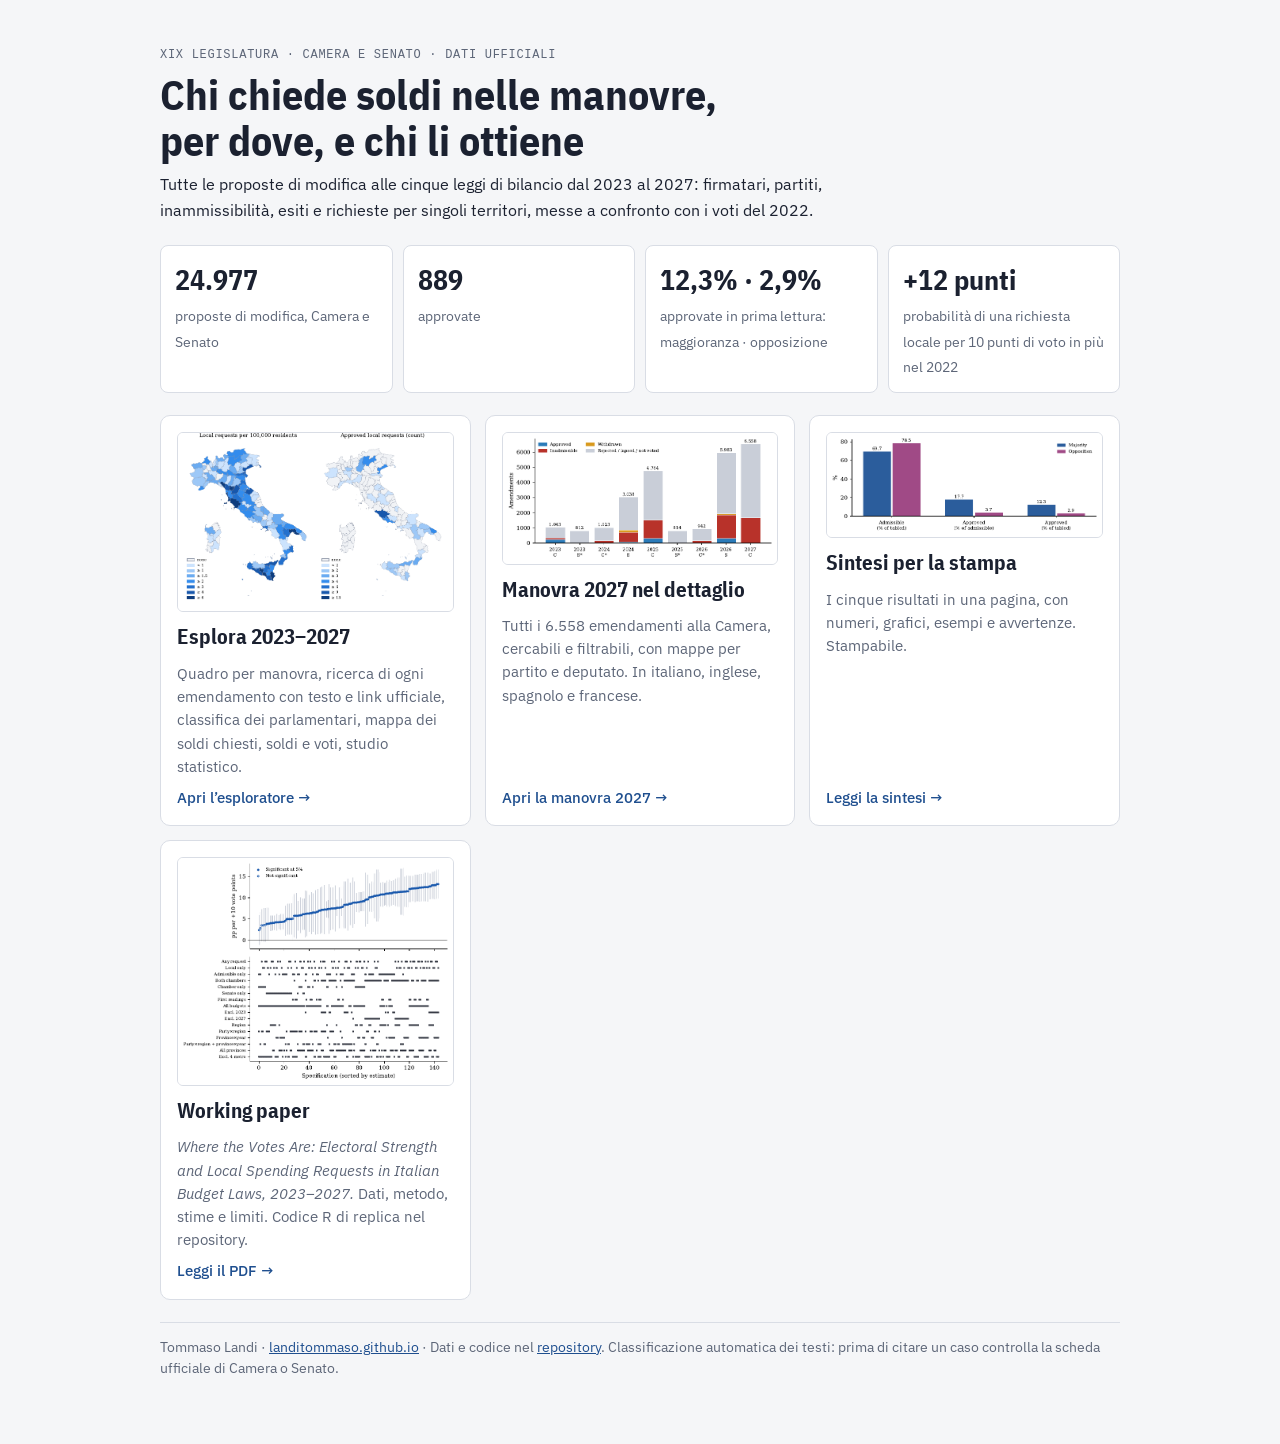
==== docs/index.html @ 1bf3f375 "Dati, codice R di replica, working paper v2 ed esploratori interattivi Co-Authored-By: Claude Opus 5" ====
<!doctype html>
<html lang="it">
<head>
<meta charset="utf-8">
<meta name="viewport" content="width=device-width,initial-scale=1">
<title>Manovre ed emendamenti 2023–2027</title>
<meta name="description" content="Tutti gli emendamenti alle leggi di bilancio della XIX legislatura, Camera e Senato: dati, mappe, working paper e codice di replica.">
<link rel="stylesheet" href="https://fonts.googleapis.com/css2?family=IBM+Plex+Sans+Condensed:wght@600;700&family=IBM+Plex+Sans:wght@400;500&display=swap">
<link rel="stylesheet" href="_style.css">
</head>
<body>
<main>
  <header>
    <span class="eyebrow">XIX legislatura · Camera e Senato · dati ufficiali</span>
    <h1>Chi chiede soldi nelle manovre, per dove, e chi li ottiene</h1>
    <p>Tutte le proposte di modifica alle cinque leggi di bilancio dal 2023 al 2027: firmatari, partiti, inammissibilità, esiti e richieste per singoli territori, messe a confronto con i voti del 2022.</p>
  </header>
  <section class="stats" aria-label="Numeri chiave">
    <div class="stat"><b>24.977</b><span>proposte di modifica, Camera e Senato</span></div>
    <div class="stat"><b>889</b><span>approvate</span></div>
    <div class="stat"><b>12,3% · 2,9%</b><span>approvate in prima lettura: maggioranza · opposizione</span></div>
    <div class="stat"><b>+12 punti</b><span>probabilità di una richiesta locale per 10 punti di voto in più nel 2022</span></div>
  </section>
  <section class="cards">
    <a class="card" href="legislatura/"><img src="img/fig4_map.png" alt="Mappe delle richieste locali e delle richieste approvate per provincia" loading="lazy"><h2>Esplora 2023–2027</h2><p>Quadro per manovra, ricerca di ogni emendamento con testo e link ufficiale, classifica dei parlamentari, mappa dei soldi chiesti, soldi e voti, studio statistico.</p><span class="go">Apri l’esploratore →</span></a>
    <a class="card" href="manovra-2027/"><img src="img/fig1_counts.png" alt="Proposte per manovra, ramo ed esito" loading="lazy"><h2>Manovra 2027 nel dettaglio</h2><p>Tutti i 6.558 emendamenti alla Camera, cercabili e filtrabili, con mappe per partito e deputato. In italiano, inglese, spagnolo e francese.</p><span class="go">Apri la manovra 2027 →</span></a>
    <a class="card" href="sintesi/"><img src="img/fig8_stages.png" alt="Ammissibilità e approvazione per schieramento" loading="lazy"><h2>Sintesi per la stampa</h2><p>I cinque risultati in una pagina, con numeri, grafici, esempi e avvertenze. Stampabile.</p><span class="go">Leggi la sintesi →</span></a>
    <a class="card" href="https://github.com/LandiTommaso/manovre-emendamenti/raw/main/paper/landi_budget_amendments_wp.pdf"><img src="img/fig6_spec.png" alt="Curva delle specificazioni" loading="lazy"><h2>Working paper</h2><p><em>Where the Votes Are: Electoral Strength and Local Spending Requests in Italian Budget Laws, 2023–2027.</em> Dati, metodo, stime e limiti. Codice R di replica nel repository.</p><span class="go">Leggi il PDF →</span></a>
  </section>
  <footer>Tommaso Landi · <a href="https://landitommaso.github.io/">landitommaso.github.io</a> · Dati e codice nel <a href="https://github.com/LandiTommaso/manovre-emendamenti">repository</a>. Classificazione automatica dei testi: prima di citare un caso controlla la scheda ufficiale di Camera o Senato.</footer>
</main>
</body>
</html>
---- docs/_style.css ----
:root{--bg:#f5f6f8;--surface:#fff;--line:#d9dde5;--fg:#1b2130;--muted:#5d6678;--accent:#1f4f8f;--fd:"IBM Plex Sans Condensed","Arial Narrow",system-ui,sans-serif;--fb:"IBM Plex Sans",system-ui,sans-serif}
@media (prefers-color-scheme:dark){:root{--bg:#12161f;--surface:#1a1f2b;--line:#323a4b;--fg:#e6e9f0;--muted:#9aa3b5;--accent:#8db4ea;color-scheme:dark}}
*{box-sizing:border-box}
body{margin:0;background:var(--bg);color:var(--fg);font:16px/1.6 var(--fb);padding:40px max(16px,env(safe-area-inset-left)) 64px max(16px,env(safe-area-inset-right))}
main{max-width:960px;margin:0 auto;display:flex;flex-direction:column;gap:22px}
.eyebrow{font:12px/1 ui-monospace,Menlo,monospace;letter-spacing:.06em;text-transform:uppercase;color:var(--muted)}
h1{font-family:var(--fd);font-size:clamp(28px,5vw,42px);margin:6px 0 8px;line-height:1.1;text-wrap:balance}
h2{font-family:var(--fd);font-size:24px;margin:8px 0 4px}
p{margin:0;max-width:72ch}
a{color:var(--accent)}
.stats{display:grid;grid-template-columns:repeat(auto-fit,minmax(170px,1fr));gap:10px}
.stat{background:var(--surface);border:1px solid var(--line);border-radius:8px;padding:12px 14px}
.stat b{display:block;font-family:var(--fd);font-size:28px;font-variant-numeric:tabular-nums}
.stat span{color:var(--muted);font-size:13.5px}
.cards{display:grid;grid-template-columns:repeat(auto-fit,minmax(260px,1fr));gap:14px}
a.card{display:flex;flex-direction:column;gap:8px;background:var(--surface);border:1px solid var(--line);border-radius:10px;padding:16px;color:inherit;text-decoration:none;transition:border-color .15s,transform .15s}
a.card:hover,a.card:focus-visible{border-color:var(--accent);transform:translateY(-2px);outline:none}
a.card img,figure img{width:100%;height:auto;border-radius:6px;background:#fff;border:1px solid var(--line)}
a.card h2{font-size:21px;margin:0}
a.card p{color:var(--muted);font-size:14.5px}
a.card .go{color:var(--accent);font-weight:500;font-size:14.5px;margin-top:auto}
ol.find{padding-left:22px;margin:0;display:flex;flex-direction:column;gap:10px;max-width:78ch}
figure{margin:0;background:var(--surface);border:1px solid var(--line);border-radius:10px;padding:14px}
figcaption{font-size:13.5px;color:var(--muted);margin-top:6px}
.box{background:var(--surface);border:1px solid var(--line);border-radius:10px;padding:16px}
footer{color:var(--muted);font-size:13.5px;border-top:1px solid var(--line);padding-top:14px}
@media (prefers-reduced-motion:reduce){a.card{transition:none}}
@media print{body{background:#fff;padding:0}a.card,.stat,figure,.box{break-inside:avoid}}
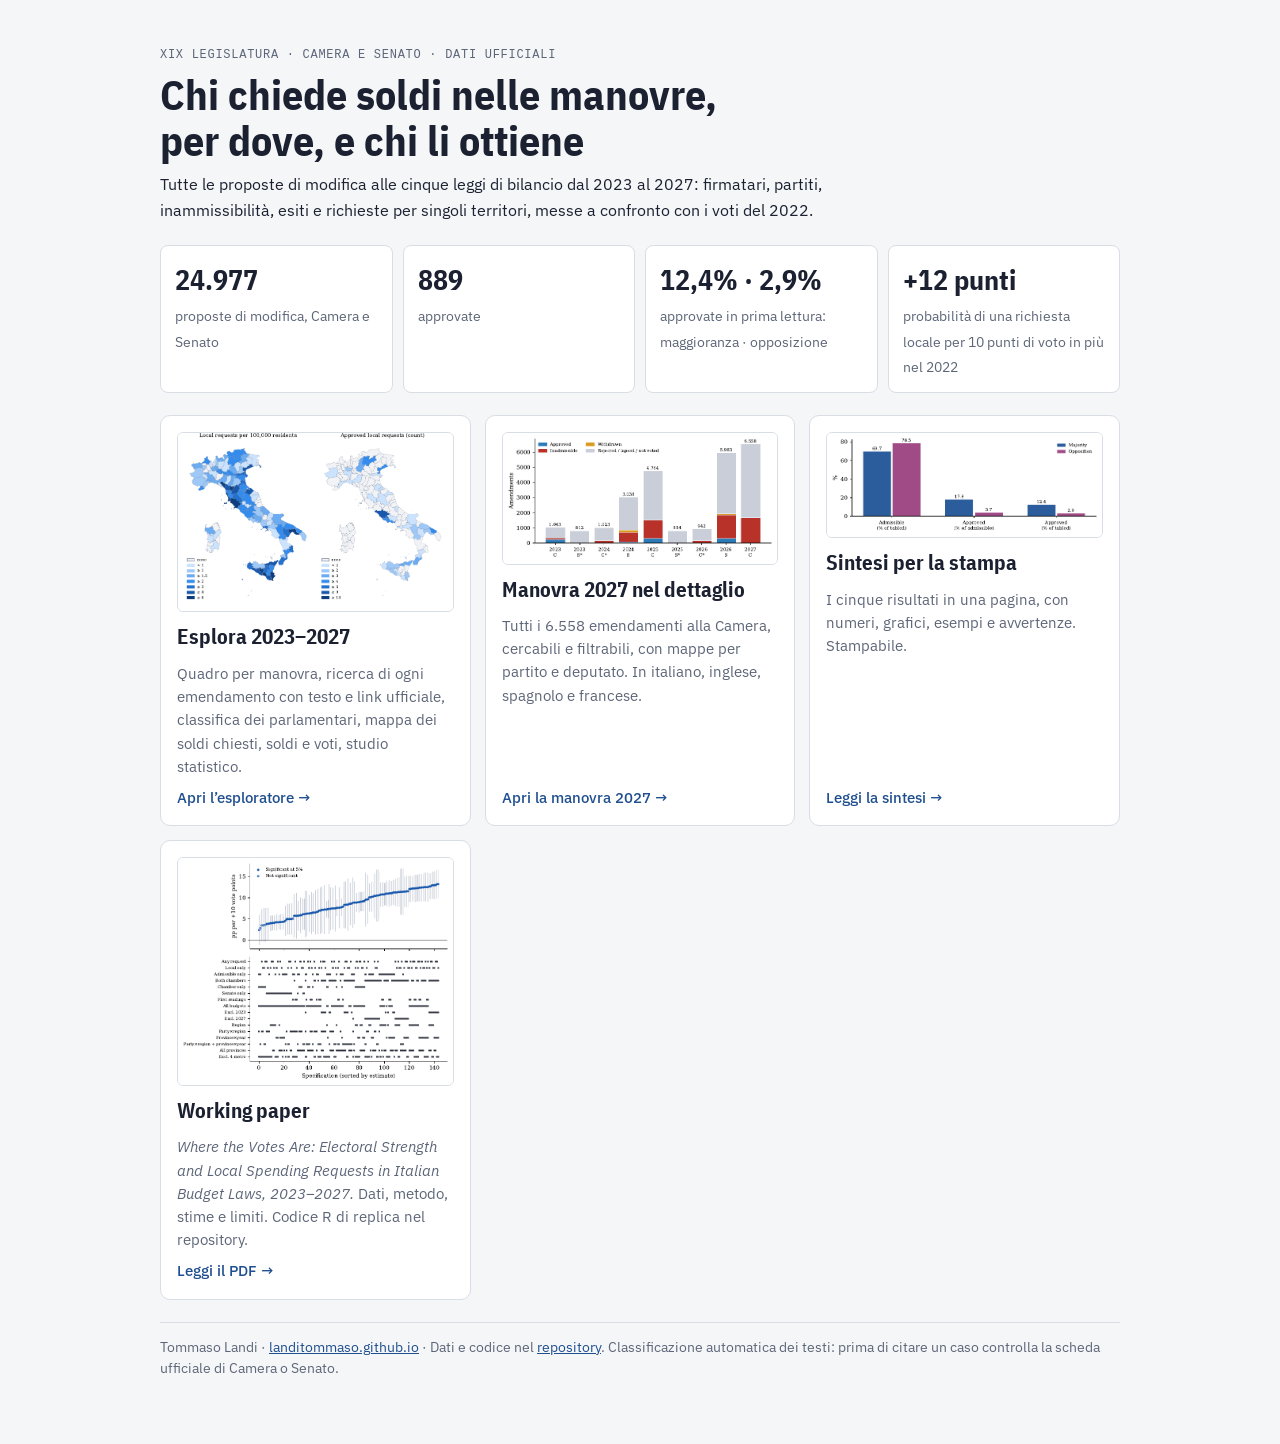
==== commit bb8eba27: "Correzione: deputati con cognome «La» non sono Governo/relatori; dati e paper aggiornati Co-Authored" ====
--- a/docs/index.html
+++ b/docs/index.html
@@ -18,7 +18,7 @@
   <section class="stats" aria-label="Numeri chiave">
     <div class="stat"><b>24.977</b><span>proposte di modifica, Camera e Senato</span></div>
     <div class="stat"><b>889</b><span>approvate</span></div>
-    <div class="stat"><b>12,3% · 2,9%</b><span>approvate in prima lettura: maggioranza · opposizione</span></div>
+    <div class="stat"><b>12,4% · 2,9%</b><span>approvate in prima lettura: maggioranza · opposizione</span></div>
     <div class="stat"><b>+12 punti</b><span>probabilità di una richiesta locale per 10 punti di voto in più nel 2022</span></div>
   </section>
   <section class="cards">
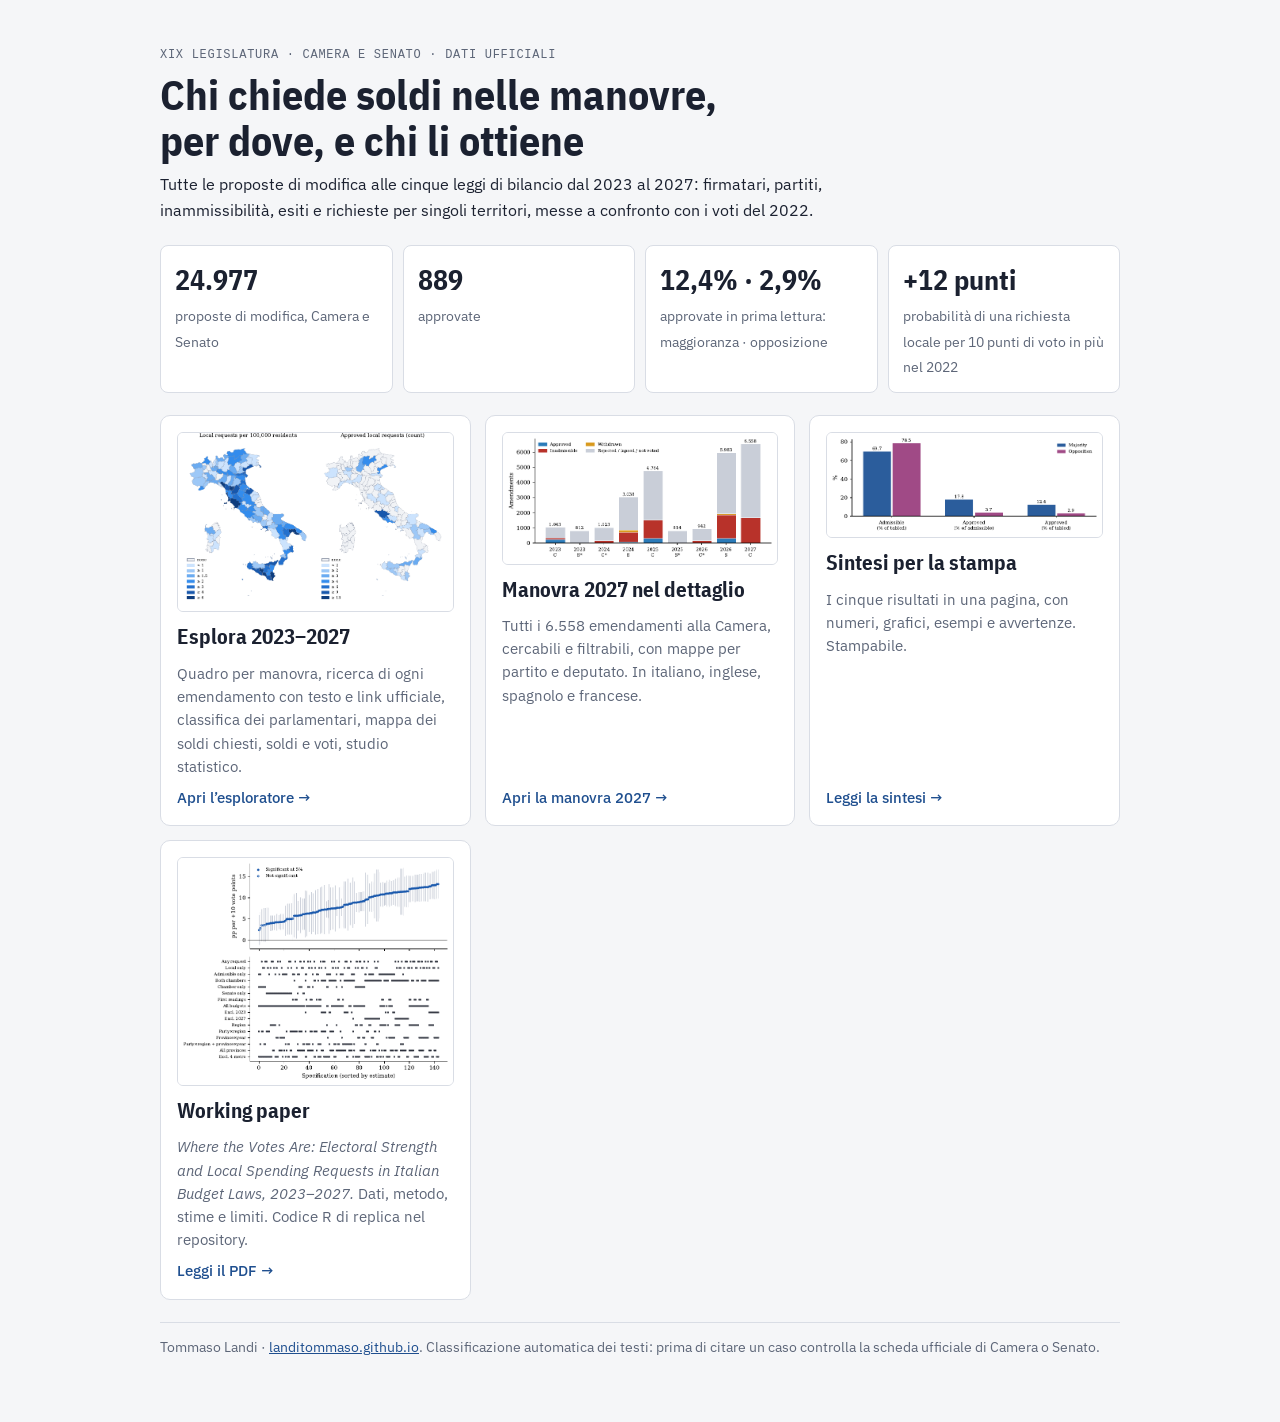
==== commit f2295a12: "Progetto privato: licenza riservata, bozza preliminare, lingue nella legislatura Co-Authored-By: Cla" ====
--- a/docs/index.html
+++ b/docs/index.html
@@ -25,9 +25,9 @@
     <a class="card" href="legislatura/"><img src="img/fig4_map.png" alt="Mappe delle richieste locali e delle richieste approvate per provincia" loading="lazy"><h2>Esplora 2023–2027</h2><p>Quadro per manovra, ricerca di ogni emendamento con testo e link ufficiale, classifica dei parlamentari, mappa dei soldi chiesti, soldi e voti, studio statistico.</p><span class="go">Apri l’esploratore →</span></a>
     <a class="card" href="manovra-2027/"><img src="img/fig1_counts.png" alt="Proposte per manovra, ramo ed esito" loading="lazy"><h2>Manovra 2027 nel dettaglio</h2><p>Tutti i 6.558 emendamenti alla Camera, cercabili e filtrabili, con mappe per partito e deputato. In italiano, inglese, spagnolo e francese.</p><span class="go">Apri la manovra 2027 →</span></a>
     <a class="card" href="sintesi/"><img src="img/fig8_stages.png" alt="Ammissibilità e approvazione per schieramento" loading="lazy"><h2>Sintesi per la stampa</h2><p>I cinque risultati in una pagina, con numeri, grafici, esempi e avvertenze. Stampabile.</p><span class="go">Leggi la sintesi →</span></a>
-    <a class="card" href="https://github.com/LandiTommaso/manovre-emendamenti/raw/main/paper/landi_budget_amendments_wp.pdf"><img src="img/fig6_spec.png" alt="Curva delle specificazioni" loading="lazy"><h2>Working paper</h2><p><em>Where the Votes Are: Electoral Strength and Local Spending Requests in Italian Budget Laws, 2023–2027.</em> Dati, metodo, stime e limiti. Codice R di replica nel repository.</p><span class="go">Leggi il PDF →</span></a>
+    <a class="card" href="../paper/landi_budget_amendments_wp.pdf"><img src="img/fig6_spec.png" alt="Curva delle specificazioni" loading="lazy"><h2>Working paper</h2><p><em>Where the Votes Are: Electoral Strength and Local Spending Requests in Italian Budget Laws, 2023–2027.</em> Dati, metodo, stime e limiti. Codice R di replica nel repository.</p><span class="go">Leggi il PDF →</span></a>
   </section>
-  <footer>Tommaso Landi · <a href="https://landitommaso.github.io/">landitommaso.github.io</a> · Dati e codice nel <a href="https://github.com/LandiTommaso/manovre-emendamenti">repository</a>. Classificazione automatica dei testi: prima di citare un caso controlla la scheda ufficiale di Camera o Senato.</footer>
+  <footer>Tommaso Landi · <a href="https://landitommaso.github.io/">landitommaso.github.io</a>. Classificazione automatica dei testi: prima di citare un caso controlla la scheda ufficiale di Camera o Senato.</footer>
 </main>
 </body>
 </html>
